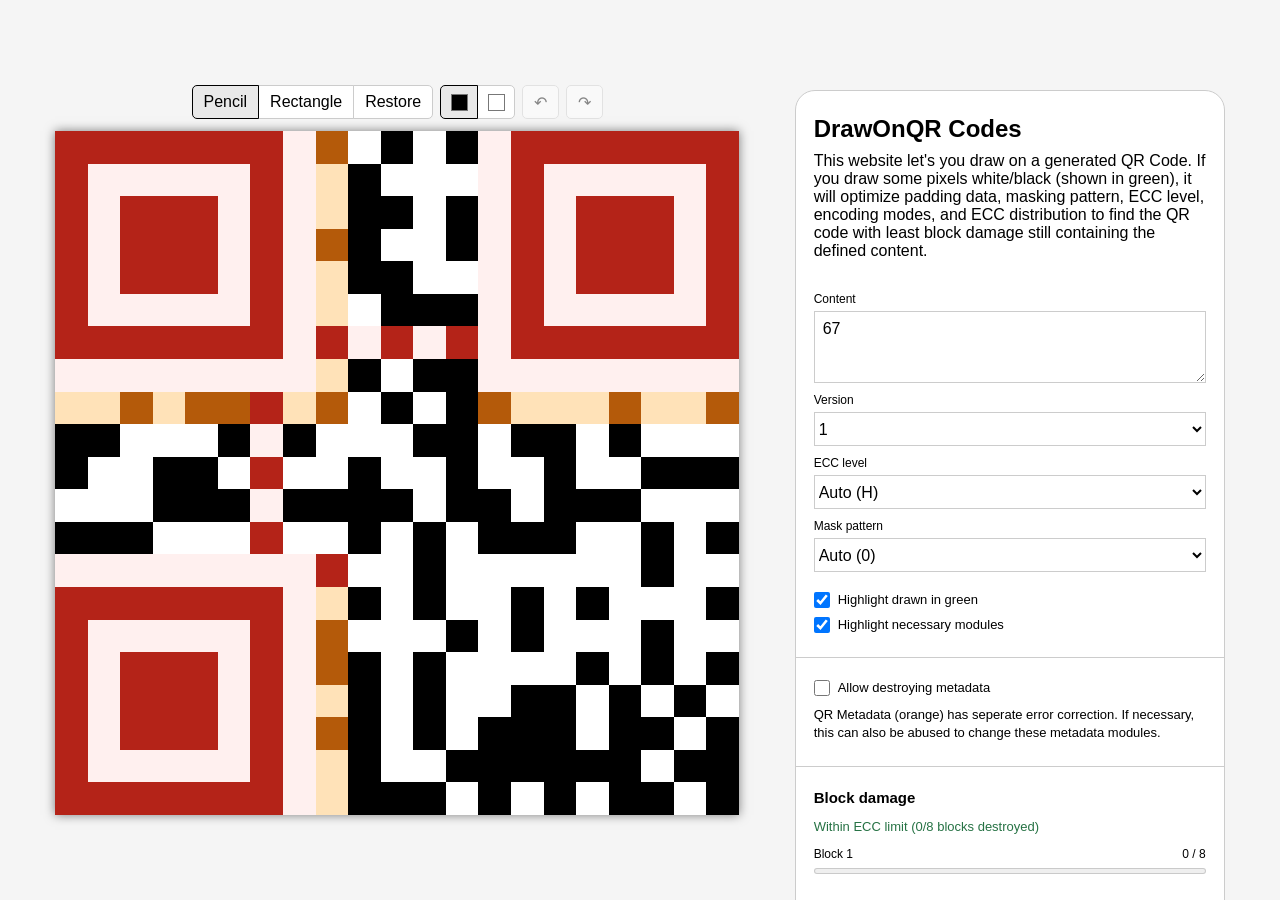
==== drawonqr/index.html @ a0f9a0c0 "added drawonqr and a few smaller changes to hqr (like forcing single line)" ====
<!doctype html>
<html lang="en">
  <head>
    <meta charset="utf-8" />
    <meta name="viewport" content="width=device-width, initial-scale=1" />
    <title>DrawOnQR Codes</title>
    <link rel="stylesheet" href="css/main.css" />
  </head>
  <body>
    <main class="editor-layout">
      <section class="workspace" aria-label="QR drawing workspace">
        <div class="workspace-toolbar" aria-label="Drawing tools">
          <div class="tool-group" role="group" aria-label="Tool">
            <button type="button" data-tool="pencil" aria-pressed="true">Pencil</button>
            <button type="button" data-tool="rectangle" aria-pressed="false">Rectangle</button>
            <button type="button" data-tool="restore" aria-pressed="false">Restore</button>
          </div>
          <div class="tool-group colors" role="group" aria-label="Draw color">
            <button type="button" data-color="black" aria-label="Black" aria-pressed="true"><span class="swatch black"></span></button>
            <button type="button" data-color="white" aria-label="White" aria-pressed="false"><span class="swatch white"></span></button>
          </div>
          <button type="button" id="undo" title="Undo (Ctrl+Z)" aria-label="Undo" disabled>&#8630;</button>
          <button type="button" id="redo" title="Redo (Ctrl+Y)" aria-label="Redo" disabled>&#8631;</button>
        </div>
        <div class="grid-frame frame">
          <div class="qr-grid" id="qr-grid" tabindex="0" role="application" aria-label="Draw on QR code">
            <canvas id="qr-canvas" aria-hidden="true"></canvas>
          </div>
        </div>
      </section>
      <div class="panel-container">
        <aside class="panel">
          <header class="panel-header">
            <h1>DrawOnQR Codes</h1>
            <p>
              This website let's you draw on a generated QR Code. If you draw
              some pixels white/black (shown in green), it will optimize padding
              data, masking pattern, ECC level, encoding modes, and ECC
              distribution to find the QR code with least block damage still
              containing the defined content.
            </p>
          </header>
          <section class="panel-section">
            <label class="field">
              <span>Content</span>
              <textarea id="content" rows="3" spellcheck="false">67</textarea>
            </label>
            <label class="field">
              <span>Version</span>
              <select id="version">
                <option value="1">1</option><option value="2">2</option>
                <option value="3">3</option><option value="4">4</option>
                <option value="5">5</option><option value="6">6</option>
                <option value="7">7</option><option value="8">8</option>
                <option value="9">9</option><option value="10">10</option>
              </select>
            </label>
            <label class="field">
              <span>ECC level</span>
              <select id="ecc">
                <option value="auto">Auto</option>
                <option value="L">L</option><option value="M">M</option>
                <option value="Q">Q</option><option value="H">H</option>
              </select>
            </label>
            <label class="field">
              <span>Mask pattern</span>
              <select id="mask">
                <option value="auto">Auto</option>
                <option value="0">0</option><option value="1">1</option>
                <option value="2">2</option><option value="3">3</option>
                <option value="4">4</option><option value="5">5</option>
                <option value="6">6</option><option value="7">7</option>
              </select>
            </label>
            <div class="highlight-controls">
              <label class="check-row">
                <input type="checkbox" id="highlight-drawn" checked />
                <span>Highlight drawn in green</span>
              </label>
              <label class="check-row">
                <input type="checkbox" id="highlight-necessary" checked />
                <span>Highlight necessary modules</span>
              </label>
            </div>
          </section>
          <section class="panel-section metadata">
            <label class="check-row">
              <input type="checkbox" id="allow-metadata" />
              <span>Allow destroying metadata</span>
            </label>
            <p>
              QR Metadata (orange) has seperate error correction. If necessary,
              this can also be abused to change these metadata modules.
            </p>
            <div id="metadata-blocks" hidden></div>
          </section>
          <section class="panel-section damage" aria-labelledby="damage-heading">
            <h2 id="damage-heading">Block damage</h2>
            <p id="status" role="status" aria-live="polite"></p>
            <div id="blocks"></div>
          </section>
          <section class="panel-section actions">
            <button type="button" id="svg" disabled>Download SVG</button>
            <button type="button" id="png" disabled>Download PNG</button>
            <button type="button" id="share" disabled>Share</button>
          </section>
        </aside>
      </div>
    </main>
    <script type="module" src="js/main.js"></script>
  </body>
</html>
---- drawonqr/css/main.css ----
* {
    box-sizing: border-box;
}

html,
body {
    min-width: 320px;
    min-height: 100%;
    margin: 0;
    --border: #ccc;
    --muted: #555;
    --workspace: #f5f5f5;
    --safe: #267244;
    --warning: #936300;
    --risky: #a14312;
    --invalid: #b42318;
    font-family: Arial, Helvetica, sans-serif;

    --default-shadow: 0 0 10px rgba(0, 0, 0, 0.5);
}

body {
    overflow: hidden;
    background: var(--workspace);
    color: #000;
}

button,
select,
textarea,
input {
    font: inherit;
}

button,
select,
textarea,
input[type="text"] {
    border: 1px solid var(--border);
    background: #fff;
    color: #000;
}

button {
    min-height: 34px;
    border-radius: 5px;
    padding: 0 11px;
    cursor: pointer;
}

button:hover {
    box-shadow: 0 0 5px rgba(0, 0, 0, 0.2);
}

button:active {
    transform: scale(0.97);
}

button:disabled {
    opacity: 0.45;
    cursor: default;
}

button:focus-visible,
select:focus-visible,
textarea:focus-visible,
input:focus-visible,
.qr-grid:focus-visible {
    outline: 2px solid #777;
    outline-offset: 2px;
}

.editor-layout {
    display: grid;
    grid-template-columns: minmax(0, 1fr) 430px;
    width: 100vw;
    height: 100vh;
}

.workspace {
    display: flex;
    min-width: 0;
    min-height: 0;
    flex-direction: column;
    align-items: center;
    justify-content: center;
    gap: 12px;
    padding: 14px;
    overflow: hidden;
    background: var(--workspace);
    user-select: none;
}

.workspace-toolbar {
    display: flex;
    flex-wrap: wrap;
    justify-content: center;
    gap: 7px;
}

.tool-group {
    display: flex;
}

.tool-group button {
    border-radius: 0;
}

.tool-group button:first-child {
    border-radius: 5px 0 0 5px;
}

.tool-group button:last-child {
    border-radius: 0 5px 5px 0;
}

.tool-group button + button {
    margin-left: -1px;
}

button[aria-pressed="true"] {
    position: relative;
    z-index: 1;
    border-color: #000;
    background: #e9e9e9;
}

.colors button {
    display: grid;
    width: 38px;
    padding: 0;
    place-items: center;
}

.swatch {
    width: 17px;
    height: 17px;
    border: 1px solid #777;
}

.swatch.black {
    background: #000;
}

.swatch.white {
    background: #fff;
}

.grid-frame {
    display: grid;
    width: min(76vh, calc(100vw - 470px), 780px);
    max-width: 100%;
    aspect-ratio: 1;
    place-items: center;
    overflow: hidden;
    background: #ddd;

    box-shadow: var(--default-shadow);
}

.qr-grid {
    position: relative;
    width: 100%;
    aspect-ratio: 1;
    background: #fff;
    cursor: crosshair;
    touch-action: none;
}

.qr-grid canvas {
    position: absolute;
    inset: 0;
    width: 100%;
    height: 100%;
    image-rendering: pixelated;
    image-rendering: crisp-edges;
    pointer-events: none;
}

.panel {
    height: 100vh;
    overflow-y: auto;
    border-left: 1px solid var(--border);
    background: #fff;
}

.panel-header,
.panel-section,
.notice {
    padding-right: 18px;
    padding-left: 18px;
}

.panel-header {
    padding-top: 24px;
    padding-bottom: 10px;
}

.panel-header > p {
    margin: 0;
}

h1 {
    margin: 0 0 9px;
    font-size: 24px;
}

.panel-section {
    padding-top: 22px;
    padding-bottom: 24px;
    border-bottom: 1px solid var(--border);
}

h2 {
    margin: 0 0 13px;
    font-size: 15px;
}

.field {
    display: grid;
    gap: 5px;
    margin-bottom: 10px;
}

.field > span {
    font-size: 12px;
}

.field select {
    width: 100%;
    height: 34px;
}

.field textarea {
    width: 100%;
    min-height: 70px;
    padding: 8px;
    resize: vertical;
}

.field input[type="text"] {
    width: 100%;
    height: 34px;
    padding: 0 8px;
}

.highlight-controls {
    display: grid;
    gap: 9px;
    margin-top: 20px;
}

.check-row {
    display: flex;
    align-items: flex-start;
    gap: 8px;
    margin: 0;
    cursor: pointer;
    font-size: 13px;
}

.check-row input {
    width: 16px;
    height: 16px;
    margin: 0;
}

.field textarea { min-width: 0; }
#qr-grid.is-optimizing { cursor: progress; }
.frame.is-invalid { background: #fff0ef; }

#status {
    color: var(--safe);
    font-size: 13px;
    min-height: 1em;
}

#status.is-working { color: var(--muted); }
#status.is-error { color: var(--invalid); }
#blocks, #metadata-blocks { display: grid; gap: 10px; }
#metadata-blocks[hidden] { display: none; }
.metadata > p { margin: 10px 0 0; font-size: 13px; line-height: 1.4; }
#metadata-blocks:not([hidden]) { margin-top: 13px; }
.block { font-size: 12px; }
.block-label { display: flex; justify-content: space-between; margin-bottom: 4px; }
meter { display: block; width: 100%; height: 12px; }
.block.is-invalid { color: var(--invalid); }
.actions button { width: 100%; }

.actions {
    display: grid;
    grid-template-columns: repeat(auto-fit, minmax(140px, 1fr));
    gap: 8px;
}

@media (min-width: 1200px) {
    .editor-layout {
        --padding-left-to-panel: calc(
            (100vw - 430px - min(76vh, calc(100vw - 470px), 780px)) / 3
        );

        grid-template-columns: minmax(0, 1fr) calc(
                430px + var(--padding-left-to-panel)
            );
        overflow: visible;
    }

    .panel-container {
        height: 100vh;
        overflow-y: auto;
    }

    .panel {
        border: 1px solid var(--border);
        border-radius: 20px;
        margin-top: 10vh;
        margin-bottom: 10vh;
        height: fit-content;
        margin-right: var(--padding-left-to-panel);
    }
}

@media (max-width: 900px) {
    body {
        overflow: auto;
    }

    .editor-layout {
        display: block;
        width: 100%;
        height: auto;
    }

    .workspace {
        overflow: visible;
    }

    .grid-frame {
        width: min(calc(100vw - 28px), 72svh);
    }

    .panel {
        height: auto;
        overflow: visible;
        border-top: 1px solid var(--border);
        border-left: 0;
    }
}
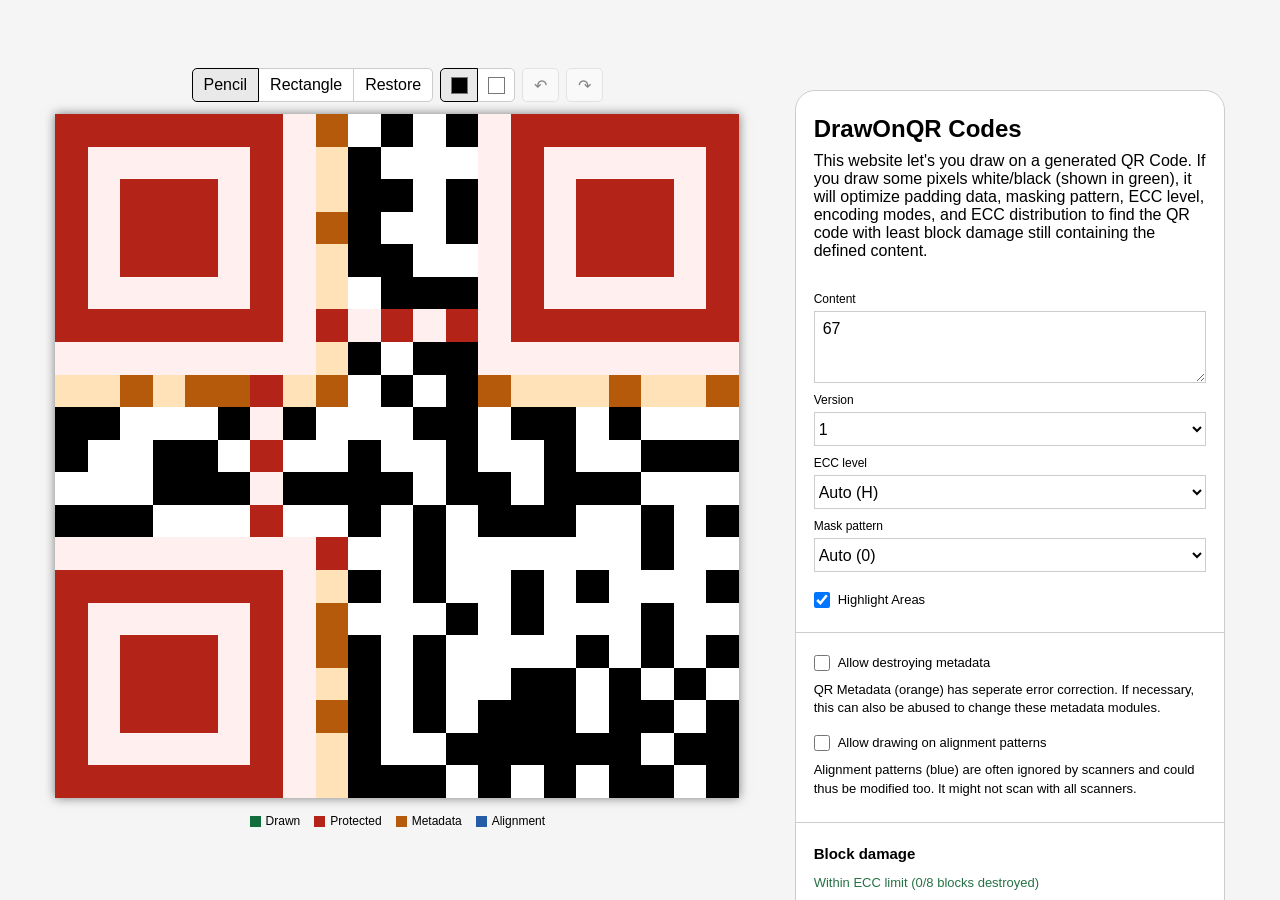
==== commit 00dffa10: "added alignment pattern drawing" ====
--- a/drawonqr/index.html
+++ b/drawonqr/index.html
@@ -26,6 +26,12 @@
           <div class="qr-grid" id="qr-grid" tabindex="0" role="application" aria-label="Draw on QR code">
             <canvas id="qr-canvas" aria-hidden="true"></canvas>
           </div>
+        </div>
+        <div class="grid-legend" id="grid-legend" aria-label="Area colors">
+          <span class="legend-item"><span class="legend-swatch drawn"></span>Drawn</span>
+          <span class="legend-item"><span class="legend-swatch protected"></span>Protected</span>
+          <span class="legend-item"><span class="legend-swatch metadata"></span>Metadata</span>
+          <span class="legend-item"><span class="legend-swatch alignment"></span>Alignment</span>
         </div>
       </section>
       <div class="panel-container">
@@ -75,12 +81,8 @@
             </label>
             <div class="highlight-controls">
               <label class="check-row">
-                <input type="checkbox" id="highlight-drawn" checked />
-                <span>Highlight drawn in green</span>
-              </label>
-              <label class="check-row">
-                <input type="checkbox" id="highlight-necessary" checked />
-                <span>Highlight necessary modules</span>
+                <input type="checkbox" id="highlight-areas" checked />
+                <span>Highlight Areas</span>
               </label>
             </div>
           </section>
@@ -94,6 +96,16 @@
               this can also be abused to change these metadata modules.
             </p>
             <div id="metadata-blocks" hidden></div>
+            <div class="alignment-option">
+              <label class="check-row">
+                <input type="checkbox" id="allow-alignment" />
+                <span>Allow drawing on alignment patterns</span>
+              </label>
+              <p>
+                Alignment patterns (blue) are often ignored by scanners and
+                could thus be modified too. It might not scan with all scanners.
+              </p>
+            </div>
           </section>
           <section class="panel-section damage" aria-labelledby="damage-heading">
             <h2 id="damage-heading">Block damage</h2>
--- a/drawonqr/css/main.css
+++ b/drawonqr/css/main.css
@@ -269,6 +269,23 @@
 #qr-grid.is-optimizing { cursor: progress; }
 .frame.is-invalid { background: #fff0ef; }
 
+.grid-legend {
+    display: flex;
+    flex-wrap: wrap;
+    justify-content: center;
+    gap: 7px 14px;
+    min-height: 22px;
+    font-size: 12px;
+}
+
+.grid-legend[hidden] { display: none; }
+.legend-item { display: flex; align-items: center; gap: 5px; }
+.legend-swatch { width: 11px; height: 11px; }
+.legend-swatch.drawn { background: #126d3c; }
+.legend-swatch.protected { background: #b42318; }
+.legend-swatch.metadata { background: #b45a0a; }
+.legend-swatch.alignment { background: #245ca6; }
+
 #status {
     color: var(--safe);
     font-size: 13px;
@@ -279,7 +296,8 @@
 #status.is-error { color: var(--invalid); }
 #blocks, #metadata-blocks { display: grid; gap: 10px; }
 #metadata-blocks[hidden] { display: none; }
-.metadata > p { margin: 10px 0 0; font-size: 13px; line-height: 1.4; }
+.metadata p { margin: 10px 0 0; font-size: 13px; line-height: 1.4; }
+.alignment-option { margin-top: 18px; }
 #metadata-blocks:not([hidden]) { margin-top: 13px; }
 .block { font-size: 12px; }
 .block-label { display: flex; justify-content: space-between; margin-bottom: 4px; }
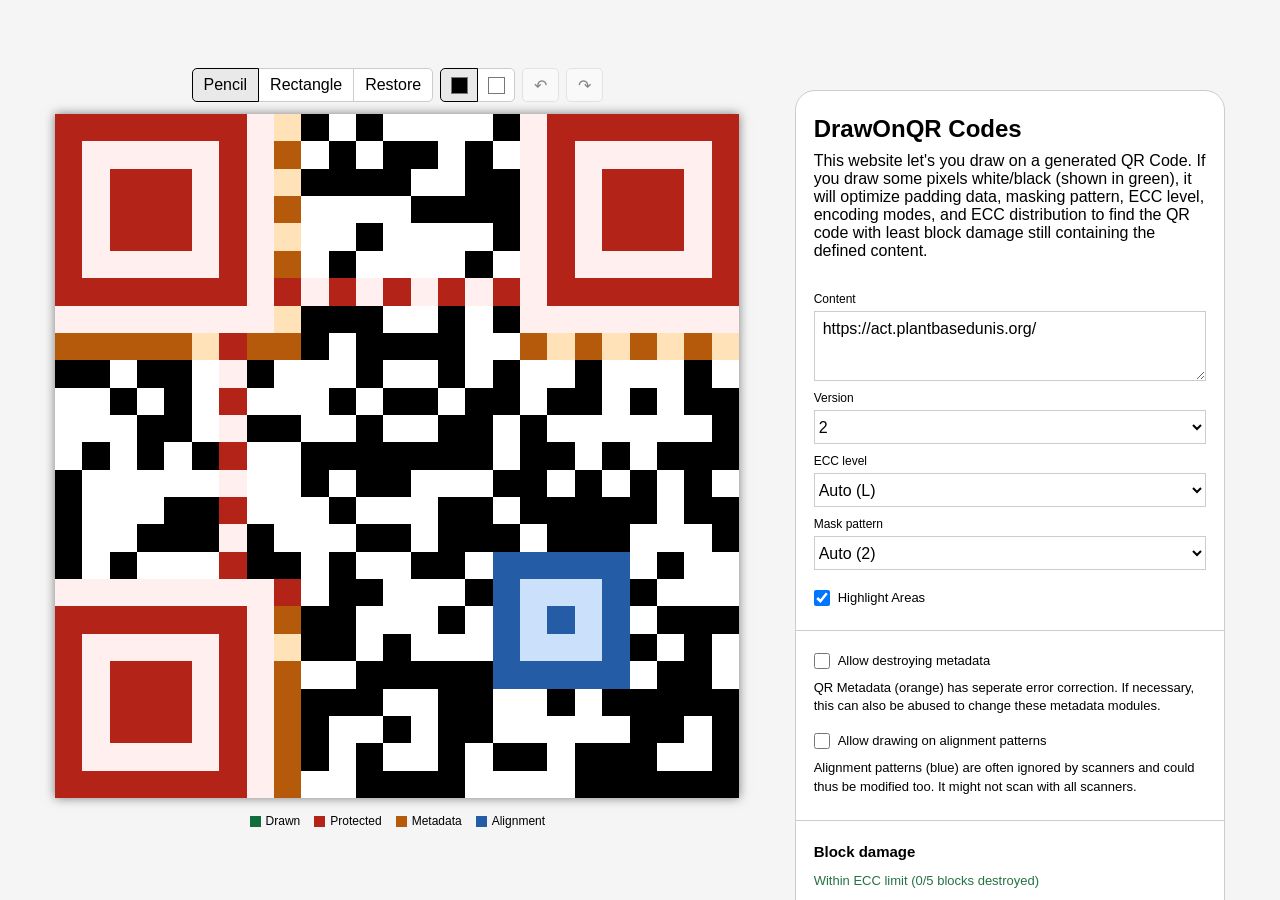
==== commit 208335b5: "made it more pbu" ====
--- a/drawonqr/index.html
+++ b/drawonqr/index.html
@@ -49,7 +49,7 @@
           <section class="panel-section">
             <label class="field">
               <span>Content</span>
-              <textarea id="content" rows="3" spellcheck="false">67</textarea>
+              <textarea id="content" rows="1" spellcheck="false">https://act.plantbasedunis.org/</textarea>
             </label>
             <label class="field">
               <span>Version</span>
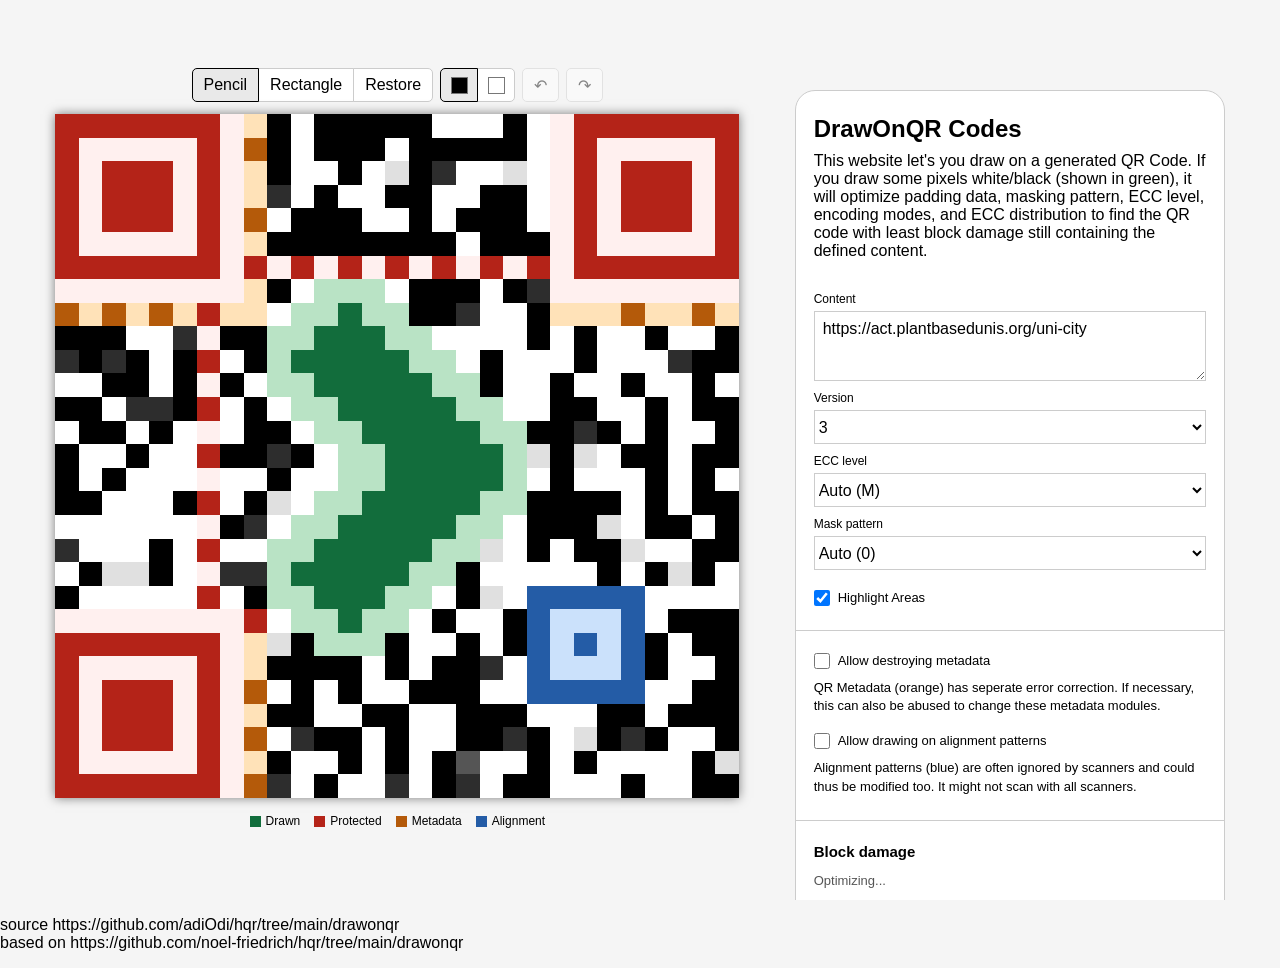
==== commit b1e3f453: "added version 2" ====
--- a/drawonqr/index.html
+++ b/drawonqr/index.html
@@ -49,7 +49,7 @@
           <section class="panel-section">
             <label class="field">
               <span>Content</span>
-              <textarea id="content" rows="1" spellcheck="false">https://act.plantbasedunis.org/</textarea>
+              <textarea id="content" rows="1" spellcheck="false">https://act.plantbasedunis.org/uni-city</textarea>
             </label>
             <label class="field">
               <span>Version</span>
@@ -121,5 +121,6 @@
       </div>
     </main>
     <script type="module" src="js/main.js"></script>
+  <p>source https://github.com/adiOdi/hqr/tree/main/drawonqr<br>based on https://github.com/noel-friedrich/hqr/tree/main/drawonqr</p>
   </body>
 </html>
